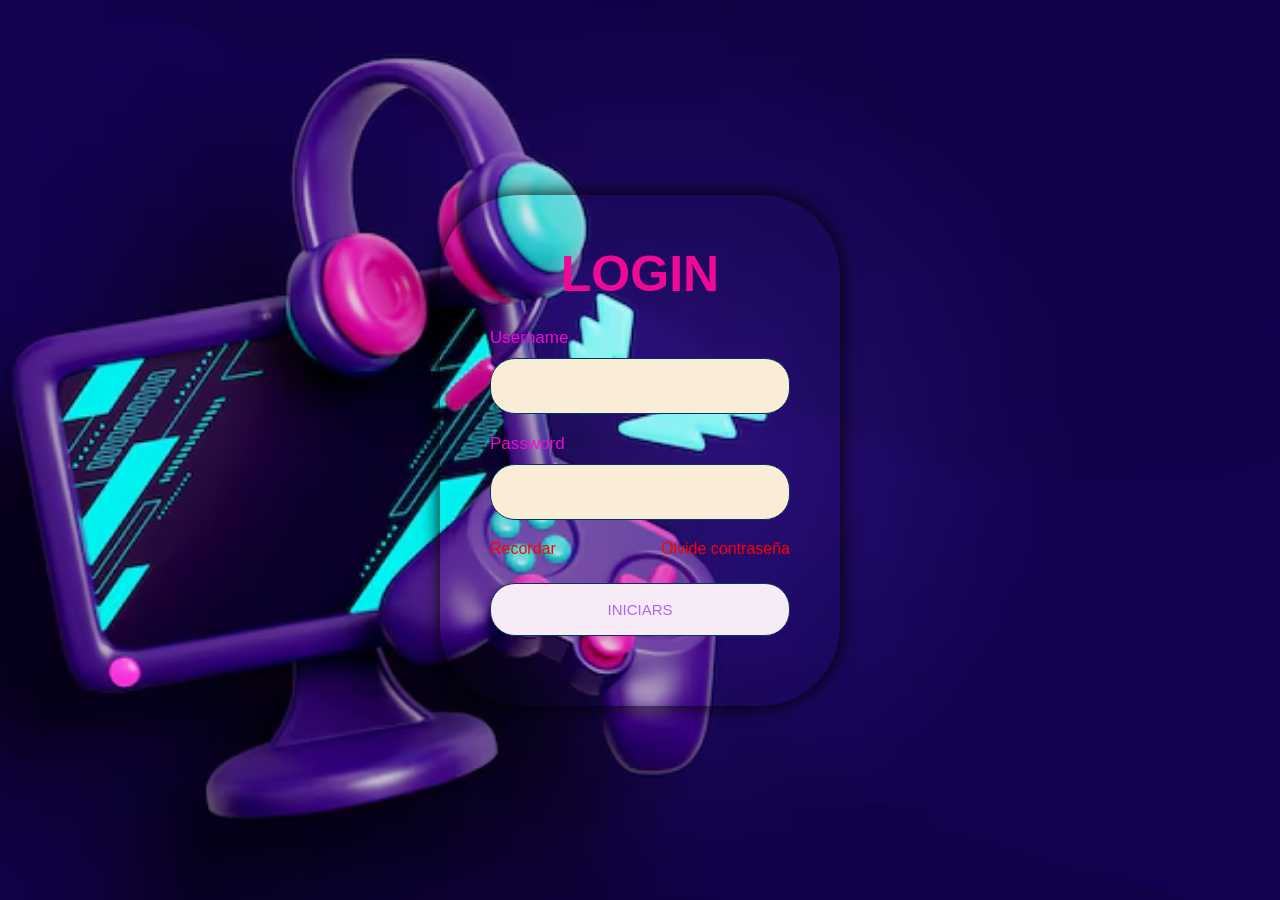
==== formulario.html @ ca52fa2e "fin" ====
<!DOCTYPE html>
<html lang="en">
<head>
    <meta charset="UTF-8">
    <meta name="viewport" content="width=device-width, initial-scale=1.0">
    <link rel="stylesheet" href="formulario.css">
    <title>Document</title>
</head>
<body>

    <form>
        <h2>Login</h2>

        <label for="username">Username</label>
        <input type="text" id="username">

        <label for="password">Password</label>
        <input type="password" id="passsword">

        <div class="remember">
            <p>Recordar</p>
            <p>Olvide contraseña</p>

        </div>

        <input type="submit" class="btn-1" value="iniciars">
    </form>
    
</body>
</html>
---- formulario.css ----
*{
    margin: 0;
    padding: 0;
    box-sizing: border-box;
}

body {
    font-family: Arial, Helvetica, sans-serif;
    display: flex;
    align-items: center;
    justify-content: center;
    height: 100vh;
    background-image: url(assets/fondo.avif);
    background-position: center center;
    background-repeat: no-repeat;
    background-size: cover;
}

form {
    padding: 50px;
    display: flex ;
    flex-direction: column;
    width: 400px;
    box-shadow: 0 0 20px rgba(0, 0, 0, 2);
    border-radius: 80px;
    background: transparent;

}
 h2 {
    text-align: center;
    font-size: 50px;
    text-transform: uppercase;
    color: #ee0a96 ;
    margin-bottom: 25px;


 }
label {
    font-size: 17px;
    color: #f209d7;
    margin-bottom: 10px;

} 

input {
    padding: 17px 11px;
    border: 1px solid  rgb(5, 52, 93);
    border-radius: 25px;
    margin-bottom: 20px;
    background-color: rgb(249, 237, 215) ;
    outline: none;
    color: black;
    font-size: 17px;
}

.btn-1 {
    background-color: rgb(247, 235, 247) ;
    font-size: 15px;
    color: rgb(173, 103, 238);
    text-transform: uppercase;
    cursor: pointer;
}

.btn-1:hover {
    background-color: rgb(129, 8, 241);
}

.remember {
    display: flex;
    justify-content: space-between;
    margin-bottom: 25px;
    color: red;
}

@media(max-width:100px) {
    body {
        padding: 30px;
    }
    form {
        width: 50px;
    }
    .remember {
        flex-direction: column;
    }
}
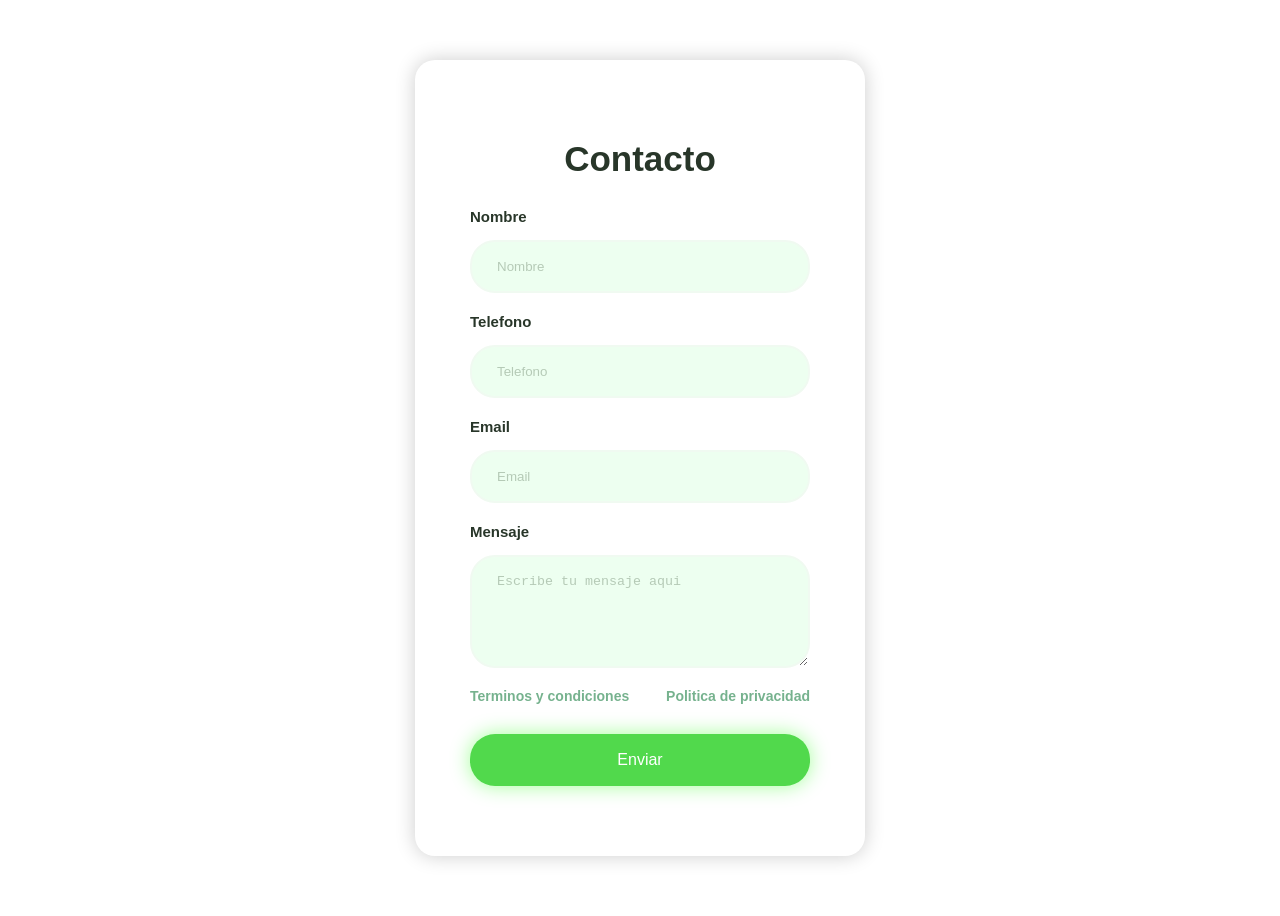
==== commit 06084ba2: "Terminado" ====
--- a/formulario.html
+++ b/formulario.html
@@ -1,29 +1,36 @@
 <!DOCTYPE html>
-<html lang="en">
+<html lang="es-es">
 <head>
     <meta charset="UTF-8">
     <meta name="viewport" content="width=device-width, initial-scale=1.0">
+    <title>Formulario</title>
     <link rel="stylesheet" href="formulario.css">
-    <title>Document</title>
 </head>
 <body>
 
     <form>
-        <h2>Login</h2>
+        <h2>Contacto</h2>
 
-        <label for="username">Username</label>
-        <input type="text" id="username">
+        <div class="input-group">
+            <label for="name">Nombre</label>
+            <input type="text" id="name"  placeholder="Nombre">
 
-        <label for="password">Password</label>
-        <input type="password" id="passsword">
+            <label for="phone">Telefono</label>
+            <input type="tel" id="phone" placeholder="Telefono">
 
-        <div class="remember">
-            <p>Recordar</p>
-            <p>Olvide contraseña</p>
+            <label for="email">Email</label>
+            <input type="email" id="email"  placeholder="Email">
 
+            <label for="message">Mensaje</label>
+            <textarea name="message" id="message" cols="30" rows="5" placeholder="Escribe tu mensaje aqui"></textarea>
+
+            <div class="form-txt">
+                <a href="#">Terminos y condiciones</a>
+                <a href="#">Politica de privacidad</a>
+            </div>
+
+            <input type="submit" class="btn" value="Enviar">
         </div>
-
-        <input type="submit" class="btn-1" value="iniciars">
     </form>
     
 </body>
--- a/formulario.css
+++ b/formulario.css
@@ -1,85 +1,97 @@
-*{
-    margin: 0;
-    padding: 0;
-    box-sizing: border-box;
-}
-
 body {
     font-family: Arial, Helvetica, sans-serif;
+    min-height: 100vh;
     display: flex;
+    justify-content: center;
     align-items: center;
-    justify-content: center;
-    height: 100vh;
-    background-image: url(assets/fondo.avif);
-    background-position: center center;
-    background-repeat: no-repeat;
-    background-size: cover;
 }
 
 form {
-    padding: 50px;
-    display: flex ;
+    padding: 50px 55px;
+    box-shadow: 0 0 20px rgba(0, 0, 0, 0.2);
+    border-radius: 20px;
+    text-align: center;
+    width: 340px;
+        
+}
+
+.input-group{
+    display: flex;
     flex-direction: column;
-    width: 400px;
-    box-shadow: 0 0 20px rgba(0, 0, 0, 2);
-    border-radius: 80px;
-    background: transparent;
+    text-align: left;
+}
+
+h2 {
+    color: #283629;
+    font-size: 35px;
+
 
 }
- h2 {
-    text-align: center;
-    font-size: 50px;
-    text-transform: uppercase;
-    color: #ee0a96 ;
-    margin-bottom: 25px;
 
+label {
+    color: #283629;
+    font-size: 15px;
+    font-weight: 600;
+    margin-bottom: 15px;
+}
 
- }
-label {
-    font-size: 17px;
-    color: #f209d7;
-    margin-bottom: 10px;
-
-} 
-
-input {
-    padding: 17px 11px;
-    border: 1px solid  rgb(5, 52, 93);
+input, textarea {
+    padding: 17px 25px;
     border-radius: 25px;
     margin-bottom: 20px;
-    background-color: rgb(249, 237, 215) ;
+    background-color: #edfff0;
+    border: 2px solid #f0faf1;
+    color: #283629;
     outline: none;
-    color: black;
-    font-size: 17px;
+
 }
 
-.btn-1 {
-    background-color: rgb(247, 235, 247) ;
-    font-size: 15px;
-    color: rgb(173, 103, 238);
-    text-transform: uppercase;
+input::placeholder, textarea::placeholder {
+    color: #b5cab6;
+    
+}
+
+.form-txt {
+    margin-bottom: 30px;
+    display: flex;
+    justify-content: space-between;
+    text-align: center;
+}
+
+.form-txt a {
+    color: #76b28e;
+    font-size: 14px;
+    font-weight: 600;
+    text-decoration: none;
+}
+
+.btn {
+    font-size: 16px;
+    color: #ffffff;
+    border: 0;
+    border-radius: 25px;
+    background-color: #51d94c;
+    box-shadow: 0 0 20px rgba(25, 254, 0, 0.4);
     cursor: pointer;
 }
 
-.btn-1:hover {
-    background-color: rgb(129, 8, 241);
+.btn:hover {
+    background-color: #50e04b;
+
 }
 
-.remember {
-    display: flex;
-    justify-content: space-between;
-    margin-bottom: 25px;
-    color: red;
-}
-
-@media(max-width:100px) {
+@media (max-width:991px) {
+    
     body {
         padding: 30px;
+    
     }
+
     form {
-        width: 50px;
+        padding: 50px 30px;
+        width: 100%;
     }
-    .remember {
-        flex-direction: column;
+    input {
+        padding: 15px;
     }
 }
